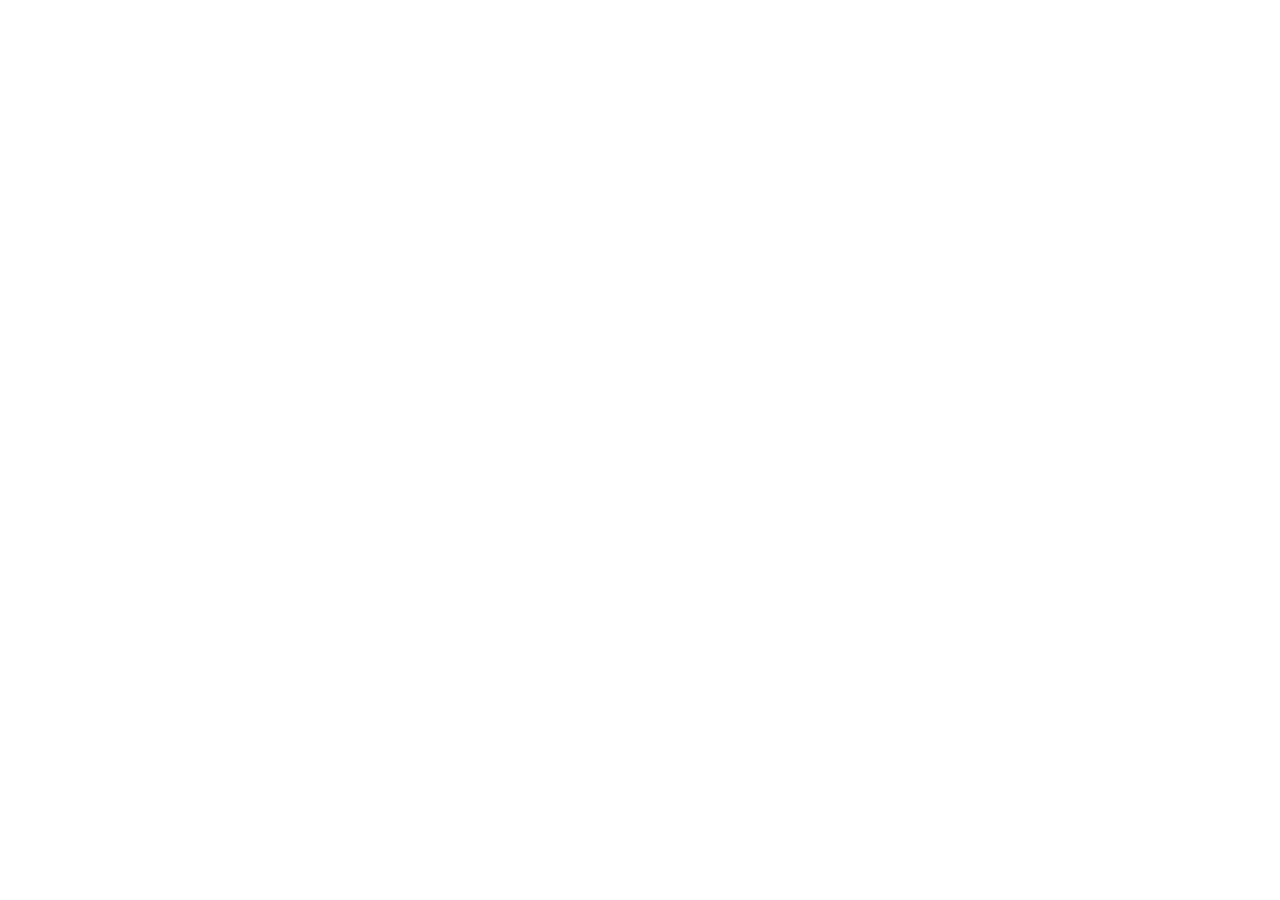
==== bento-grid-main/index.html @ 0a7a4a98 "Commit" ====
<!DOCTYPE html>
<html lang="en">
<head>
  <meta charset="UTF-8">
  <meta name="viewport" content="width=device-width, initial-scale=1.0"> <!-- displays site properly based on user's device -->

  <link rel="icon" type="image/png" sizes="32x32" href="./assets/images/favicon-32x32.png">
  
  <title>Frontend Mentor | Bento grid</title>

  <!-- Feel free to remove these styles or customise in your own stylesheet 👍 -->
  <style>
    .attribution { font-size: 0.6875rem; text-align: center; }
    .attribution a { color: hsl(228, 45%, 44%); }
  </style>
</head>
<body>
  <section>
    
  </section>
  
 
</body>
</html>
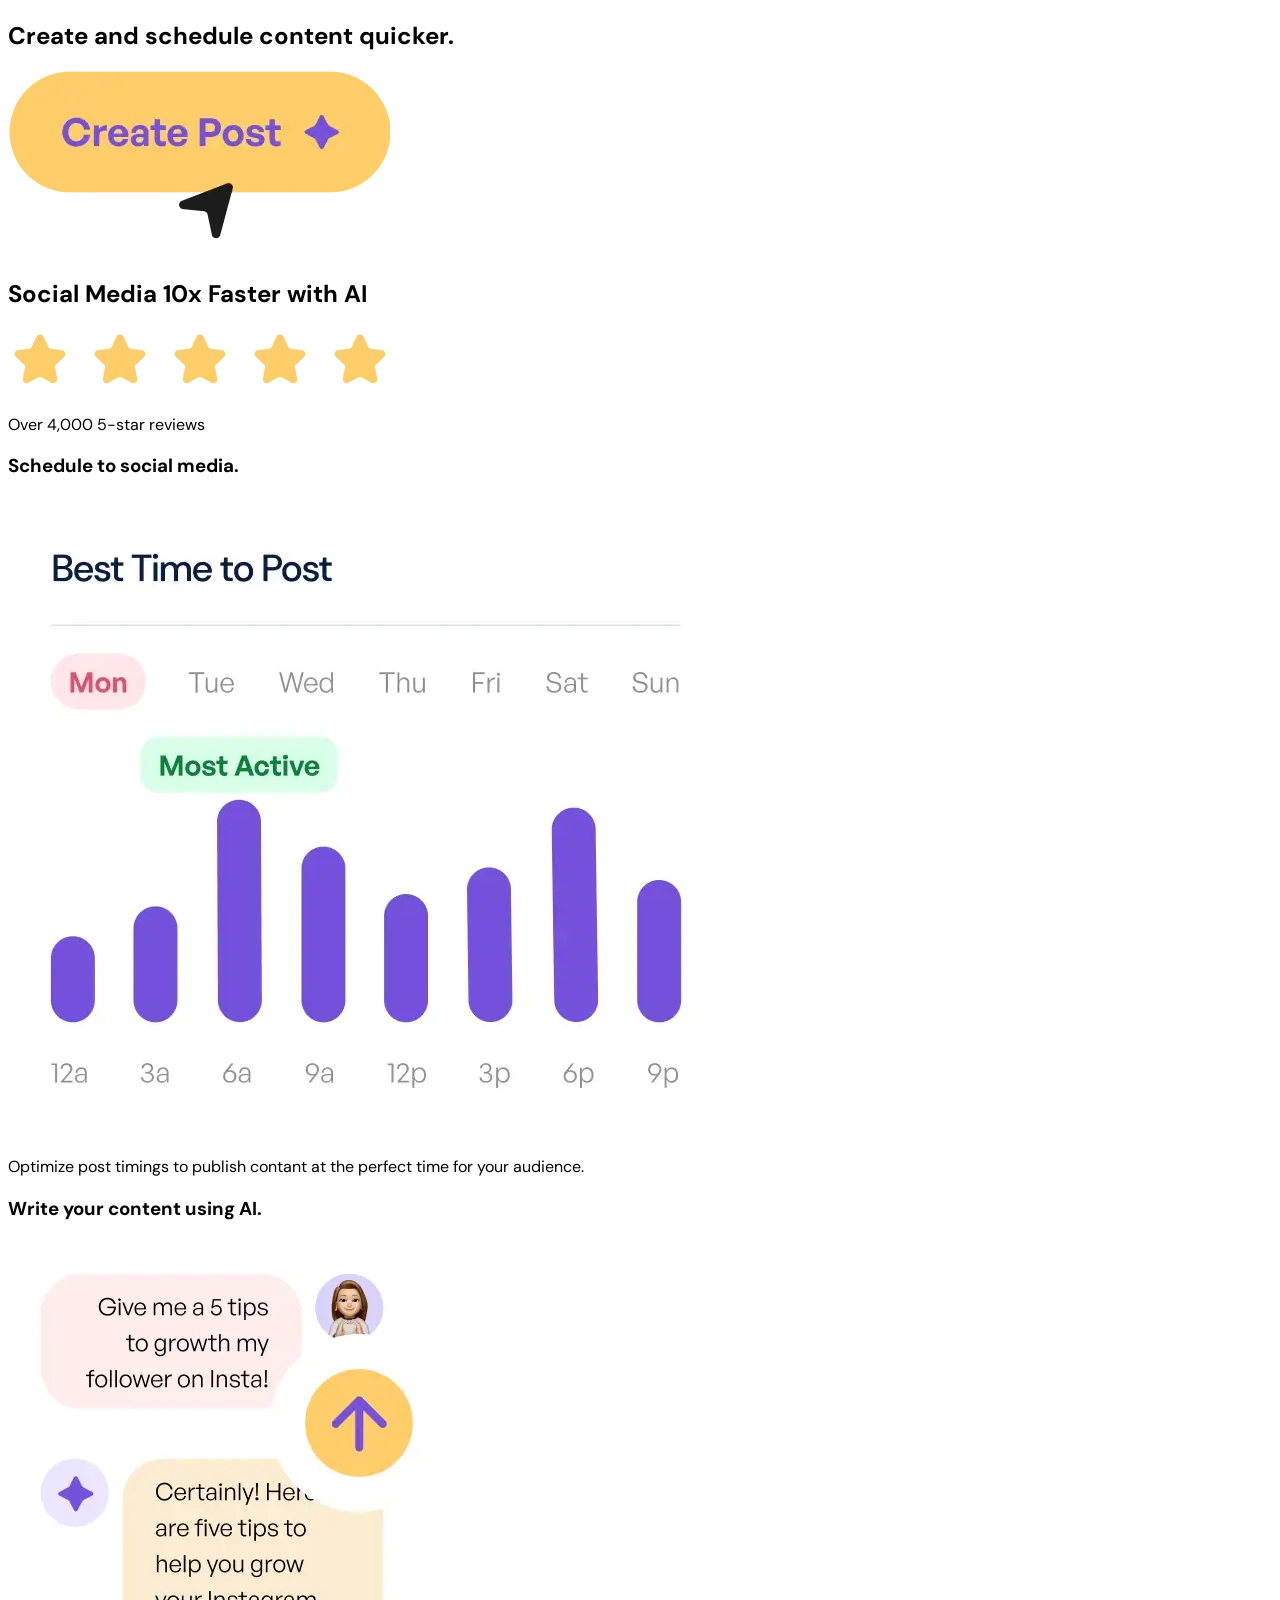
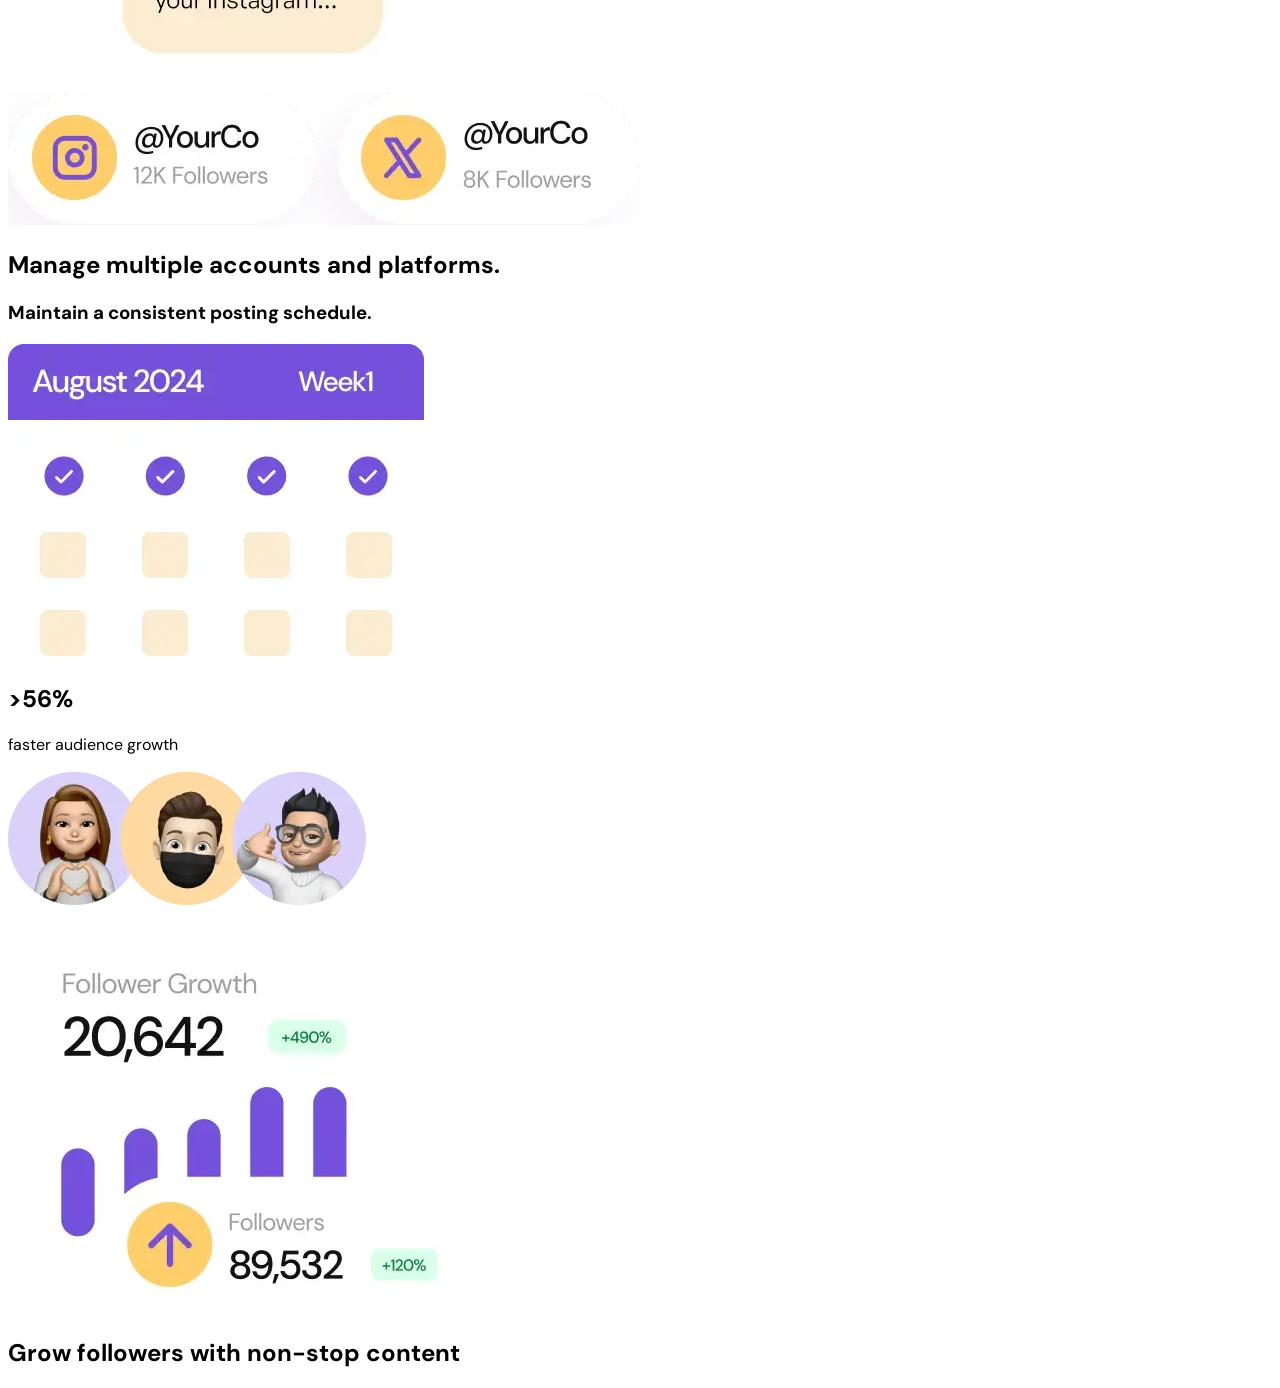
==== commit abb6a715: "Done with the html" ====
--- a/bento-grid-main/index.html
+++ b/bento-grid-main/index.html
@@ -1,24 +1,71 @@
-<!DOCTYPE html>
+<!doctype html>
 <html lang="en">
-<head>
-  <meta charset="UTF-8">
-  <meta name="viewport" content="width=device-width, initial-scale=1.0"> <!-- displays site properly based on user's device -->
+  <head>
+    <meta charset="UTF-8" />
+    <meta name="viewport" content="width=device-width, initial-scale=1.0" />
+    <!-- displays site properly based on user's device -->
 
-  <link rel="icon" type="image/png" sizes="32x32" href="./assets/images/favicon-32x32.png">
-  
-  <title>Frontend Mentor | Bento grid</title>
-
-  <!-- Feel free to remove these styles or customise in your own stylesheet 👍 -->
-  <style>
-    .attribution { font-size: 0.6875rem; text-align: center; }
-    .attribution a { color: hsl(228, 45%, 44%); }
-  </style>
-</head>
-<body>
-  <section>
-    
-  </section>
-  
- 
-</body>
-</html>+    <link
+      rel="icon"
+      type="image/png"
+      sizes="32x32"
+      href="./assets/images/favicon-32x32.png"
+    />
+    <link rel="preconnect" href="https://fonts.googleapis.com" />
+    <link rel="preconnect" href="https://fonts.gstatic.com" crossorigin />
+    <link
+      href="https://fonts.googleapis.com/css2?family=DM+Sans:ital,opsz,wght@0,9..40,100..1000;1,9..40,100..1000&display=swap"
+      rel="stylesheet"
+    />
+    <title>Frontend Mentor | Bento grid</title>
+    <link rel="stylesheet" href="./style.css" />
+  </head>
+  <body>
+    <section>
+      <div>
+        <h2>Create and schedule content quicker.</h2>
+        <img src="./assets/images/illustration-create-post.webp" alt="" />
+      </div>
+      <div>
+        <h2>Social Media <span>10x</span> Faster with AI</h2>
+        <img src="./assets/images/illustration-five-stars.webp" alt="" />
+        <p>Over 4,000 5-star reviews</p>
+      </div>
+      <div>
+        <h3>Schedule to social media.</h3>
+        <img src="./assets/images/illustration-schedule-posts.webp" alt="" />
+        <p>
+          Optimize post timings to publish contant at the perfect time for your
+          audience.
+        </p>
+      </div>
+      <div>
+        <h3>Write your content using AI.</h3>
+        <img src="./assets/images/illustration-ai-content.webp" alt="" />
+      </div>
+      <div>
+        <img
+          src="./assets/images/illustration-multiple-platforms.webp"
+          alt=""
+        />
+        <h2>Manage multiple accounts and platforms.</h2>
+      </div>
+      <div>
+        <h3>Maintain a consistent posting schedule.</h3>
+        <img
+          src="./assets/images/illustration-consistent-schedule.webp"
+          alt=""
+        />
+      </div>
+      <div>
+        <h2>>56%</h2>
+        <p>faster audience growth</p>
+        <img src="./assets/images/illustration-audience-growth.webp" alt="" />
+      </div>
+      <div>
+        <img src="./assets/images/illustration-grow-followers.webp" alt="" />
+        <h2>Grow followers with non-stop content</h2>
+      </div>
+    </section>
+  </body>
+</html>
--- a/bento-grid-main/style.css
+++ b/bento-grid-main/style.css
@@ -0,0 +1,3 @@
+body {
+  font-family: "DM Sans", sans-serif;
+}
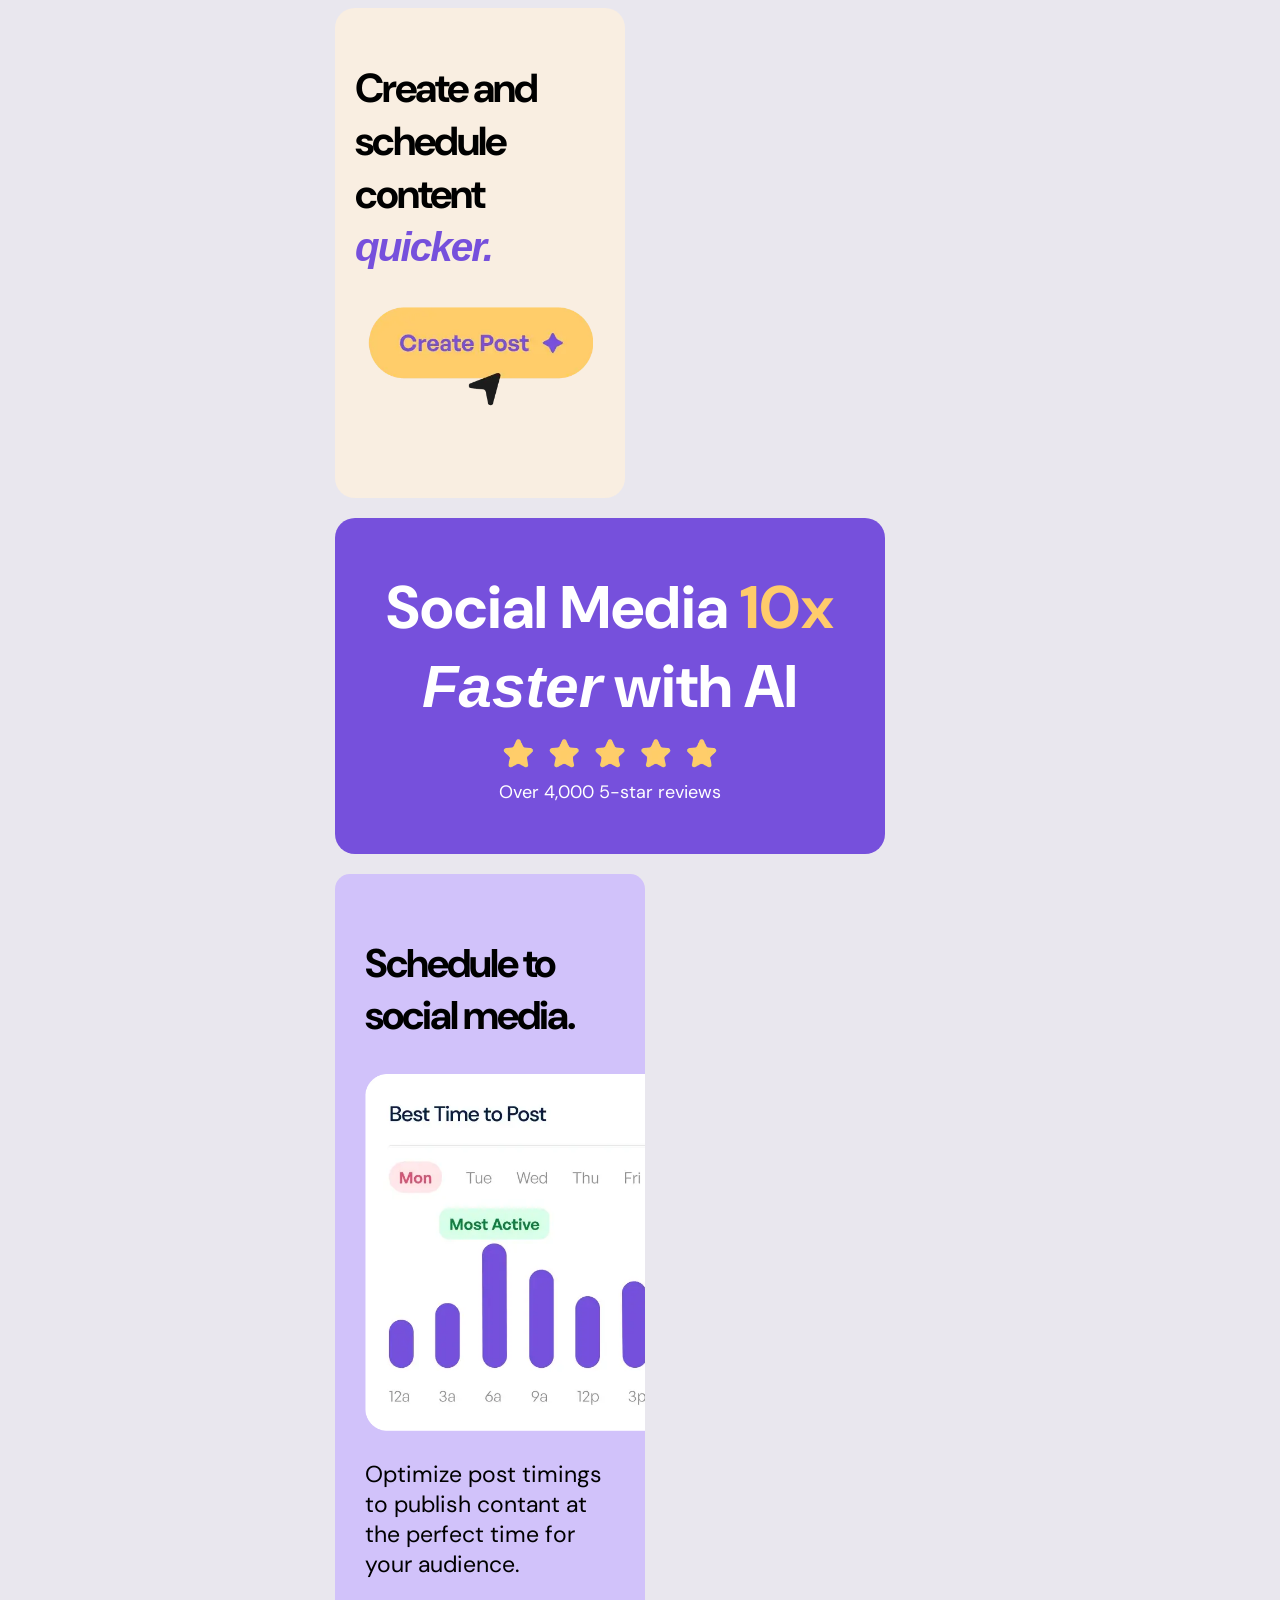
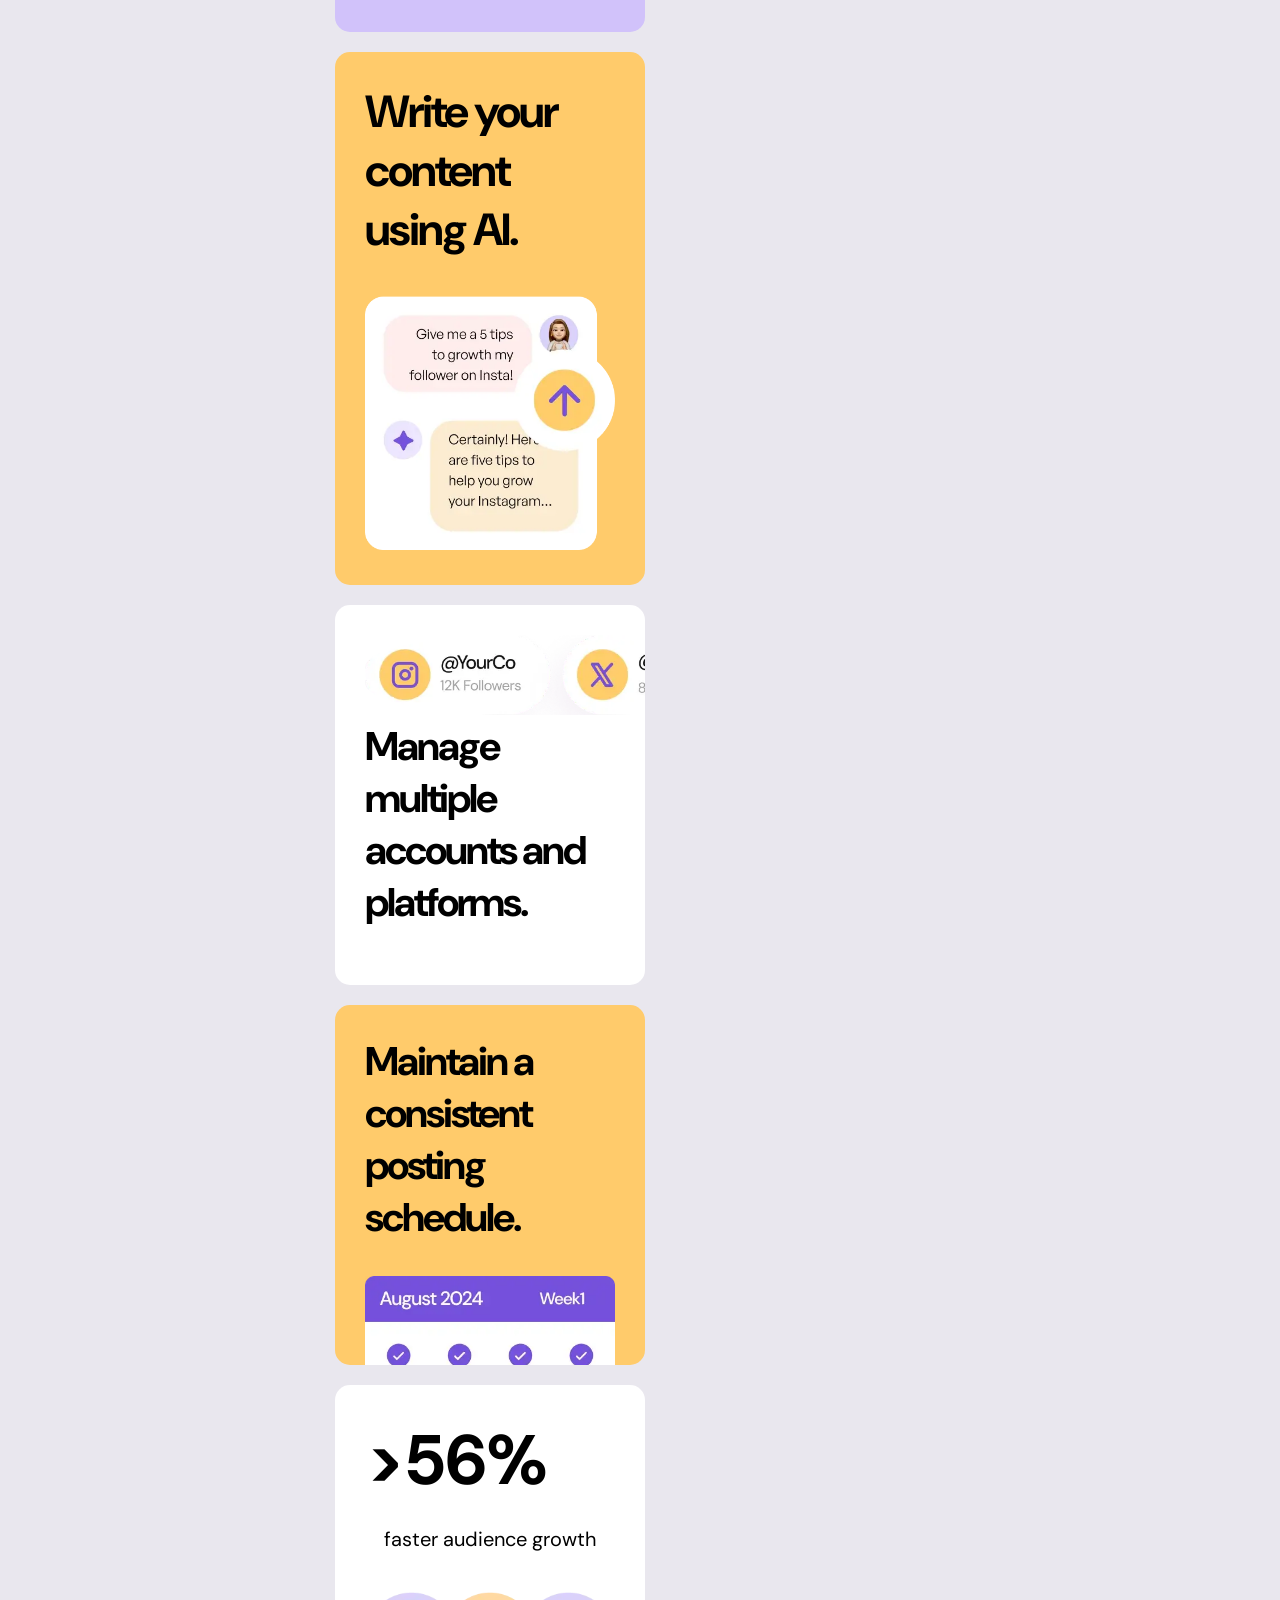
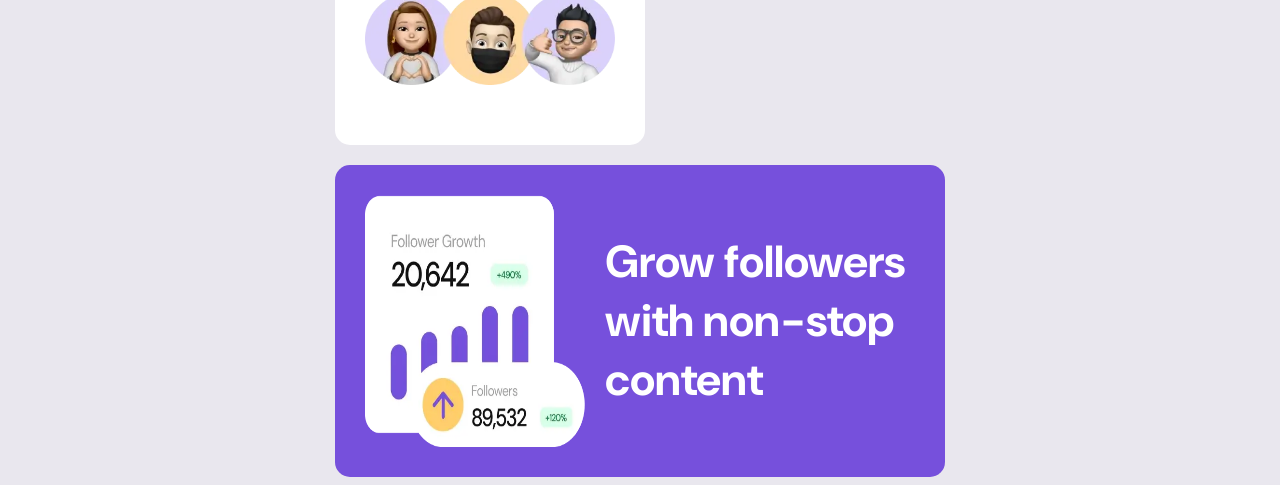
==== commit e44e630a: "Bento grid" ====
--- a/bento-grid-main/index.html
+++ b/bento-grid-main/index.html
@@ -22,48 +22,69 @@
   </head>
   <body>
     <section>
-      <div>
-        <h2>Create and schedule content quicker.</h2>
-        <img src="./assets/images/illustration-create-post.webp" alt="" />
+      <div class="card-1">
+        <h2>Create and schedule content <span>quicker.</span></h2>
+        <img
+          width="90%"
+          src="./assets/images/illustration-create-post.webp"
+          alt=""
+        />
       </div>
-      <div>
-        <h2>Social Media <span>10x</span> Faster with AI</h2>
-        <img src="./assets/images/illustration-five-stars.webp" alt="" />
+      <div class="card-2">
+        <h2>Social Media <span>10x</span> <i>Faster</i> with AI</h2>
+        <img
+          width="40%"
+          src="./assets/images/illustration-five-stars.webp"
+          alt=""
+        />
         <p>Over 4,000 5-star reviews</p>
       </div>
-      <div>
-        <h3>Schedule to social media.</h3>
+      <div class="card-3">
+        <h2>Schedule to social media.</h2>
         <img src="./assets/images/illustration-schedule-posts.webp" alt="" />
         <p>
           Optimize post timings to publish contant at the perfect time for your
           audience.
         </p>
       </div>
-      <div>
-        <h3>Write your content using AI.</h3>
-        <img src="./assets/images/illustration-ai-content.webp" alt="" />
+      <div class="card-4">
+        <h2>Write your content using AI.</h2>
+        <img
+          width="100%"
+          src="./assets/images/illustration-ai-content.webp"
+          alt=""
+        />
       </div>
-      <div>
+      <div class="card-5">
         <img
           src="./assets/images/illustration-multiple-platforms.webp"
           alt=""
         />
         <h2>Manage multiple accounts and platforms.</h2>
       </div>
-      <div>
-        <h3>Maintain a consistent posting schedule.</h3>
+      <div class="card-6">
+        <h2>Maintain a consistent posting schedule.</h2>
         <img
+          width="100%"
           src="./assets/images/illustration-consistent-schedule.webp"
           alt=""
         />
       </div>
-      <div>
+      <div class="card-7">
         <h2>>56%</h2>
         <p>faster audience growth</p>
-        <img src="./assets/images/illustration-audience-growth.webp" alt="" />
+        <img
+          width="100%"
+          src="./assets/images/illustration-audience-growth.webp"
+          alt=""
+        />
       </div>
-      <div>
-        <img src="./assets/images/illustration-grow-followers.webp" alt="" />
+      <div class="card-8">
+        <img
+          width="40%"
+          src="./assets/images/illustration-grow-followers.webp"
+          alt=""
+        />
         <h2>Grow followers with non-stop content</h2>
       </div>
     </section>
--- a/bento-grid-main/style.css
+++ b/bento-grid-main/style.css
@@ -1,3 +1,168 @@
 body {
   font-family: "DM Sans", sans-serif;
+  display: flex;
+  justify-content: center;
+  align-items: center;
+
+  /* height: 100vh; */
+  box-sizing: border-box;
+  background-color: hsl(257, 17%, 92%);
 }
+
+section {
+  /* width: 90%; */
+  display: grid;
+  /* grid-template-columns: repeat(4, 250px); */
+  /* grid-template-rows: repeat(4, 250px); */
+  /* background-color: red; */
+  gap: 20px;
+}
+
+.card-1 {
+  width: 250px;
+  background-color: hsl(31, 66%, 93%);
+  height: 450px;
+  border-radius: 20px;
+  font-size: 27px;
+  padding: 20px;
+  letter-spacing: -2px;
+  font-weight: 400;
+  text-align: center;
+}
+.card-1 h2 {
+  text-align: start;
+}
+
+.card-1 span {
+  color: hsl(256, 67%, 59%);
+  font-style: italic;
+}
+
+.card-2 {
+  width: 550px;
+  background-color: hsl(256, 67%, 59%);
+  font-size: 40px;
+  text-align: center;
+  color: white;
+  border-radius: 20px;
+}
+.card-2 h2 {
+  margin-bottom: 7px;
+}
+
+.card-2 span {
+  color: hsl(39, 100%, 71%);
+}
+.card-2 p {
+  margin-top: -5px;
+  margin-bottom: 50px;
+  font-size: 18px;
+}
+
+.card-3 {
+  width: 250px;
+  overflow: hidden;
+  background-color: hsl(256, 85%, 87%);
+  padding: 30px;
+  border-radius: 15px;
+}
+.card-3 p {
+  font-size: 23px;
+}
+
+.card-3 img {
+  width: 400px;
+
+  /* margin-left: 30px; */
+}
+
+.card-3 h2 {
+  letter-spacing: -2px;
+  font-size: 40px;
+}
+
+.card-4 {
+  text-align: center;
+  width: 250px;
+  padding: 30px;
+  border-radius: 15px;
+  background-color: hsl(39, 100%, 71%);
+}
+
+.card-4 h2 {
+  font-size: 45px;
+  letter-spacing: -2px;
+  text-align: start;
+  margin-top: 0;
+}
+
+.card-5 {
+  background-color: hsl(0, 0%, 100%);
+  width: 250px;
+  height: 300px;
+  padding: 30px;
+  border-radius: 15px;
+  overflow: hidden;
+  height: 320px;
+}
+
+.card-5 img {
+  width: 380px;
+  border-radius: 40%;
+}
+
+.card-5 h2 {
+  font-size: 40px;
+  letter-spacing: -2px;
+  margin: 0;
+}
+
+.card-6 {
+  width: 250px;
+  height: 300px;
+  background-color: hsl(39, 100%, 71%);
+  padding: 30px;
+  border-radius: 15px;
+  overflow: hidden;
+}
+.card-6 h2 {
+  font-size: 40px;
+  margin-top: 0;
+  letter-spacing: -2px;
+}
+
+.card-7 {
+  width: 250px;
+  height: 300px;
+  background-color: hsl(0, 0%, 100%);
+  padding: 30px;
+  border-radius: 15px;
+}
+
+.card-7 h2 {
+  font-size: 70px;
+  margin: 0;
+}
+
+.card-7 p {
+  font-size: 20px;
+  text-align: center;
+}
+
+.card-7 img {
+  margin-top: 20px;
+}
+
+.card-8 {
+  width: 550px;
+  background-color: hsl(256, 67%, 59%);
+  display: flex;
+  padding: 30px;
+  border-radius: 15px;
+  gap: 20px;
+}
+
+.card-8 h2 {
+  color: hsl(0, 0%, 100%);
+  font-size: 45px;
+}
